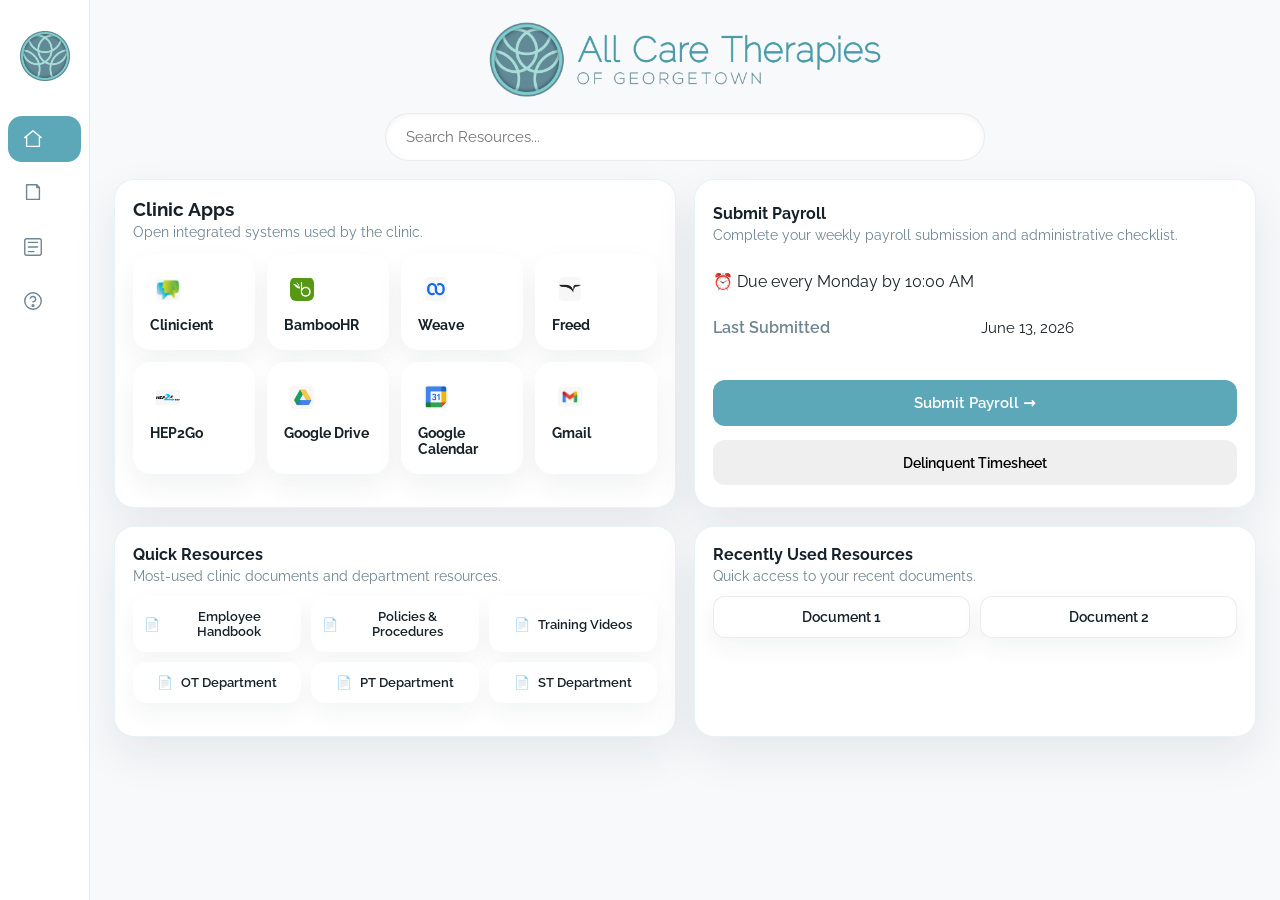
==== index.html @ 1a0e33d7 "Added Google login and Drive search" ====
<!doctype html>
<html lang="en">
<head>
  <meta charset="utf-8" />
  <meta name="viewport" content="width=device-width,initial-scale=1" />
  <title>All Care Central — Home</title>
  <link rel="preconnect" href="https://fonts.gstatic.com" crossorigin>
  <link href="https://fonts.googleapis.com/css2?family=Raleway:wght@300;400;600;700&display=swap" rel="stylesheet">
  <link rel="stylesheet" href="css/design-system.css">
  <script src="https://identity.netlify.com/v1/netlify-identity-widget.js" defer></script>
</head>
<body>
  <!-- Netlify Identity Login Screen -->
  <div id="netlify-login-screen">
    <div class="login-content">
      <div class="login-logo">
        <img src="assets/branding/ACTLogo_Hires_FINAL.png" alt="All Care Therapies" />
      </div>
      <div class="login-form">
        <h1>All Care Central</h1>
        <p>Sign in with your All Care email to access the employee portal.</p>
        <button class="login-button" onclick="openLoginModal()">
          <svg viewBox="0 0 24 24" fill="currentColor"><path d="M22.56 12.25c0-.78-.07-1.53-.2-2.25H12v4.26h5.92c-.26 1.37-1.04 2.53-2.21 3.31v2.77h3.57c2.08-1.92 3.28-4.74 3.28-8.09z"/><path d="M12 23c2.97 0 5.46-.98 7.28-2.66l-3.57-2.77c-.98.66-2.23 1.06-3.71 1.06-2.86 0-5.29-1.93-6.16-4.53H2.18v2.84C3.99 20.53 7.7 23 12 23z"/><path d="M5.84 14.09c-.22-.66-.35-1.36-.35-2.09s.13-1.43.35-2.09V7.07H2.18C1.43 8.55 1 10.22 1 12s.43 3.45 1.18 4.93l2.85-2.22.81-.62z"/><path d="M12 5.38c1.62 0 3.06.56 4.21 1.64l3.15-3.15C17.45 2.09 14.97 1 12 1 7.7 1 3.99 3.47 2.18 7.07l3.66 2.84c.87-2.6 3.3-4.53 6.16-4.53z"/></svg>
          Sign in with Google
        </button>
      </div>
    </div>
  </div>

  <div class="app">
    <aside class="nav-rail" aria-label="Primary navigation">
      <div class="nav-brand">
        <img src="assets/branding/ACTIcon.png" alt="All Care Therapies" class="nav-brand-icon" />
      </div>
      <nav class="nav-menu">
        <a class="nav-item active" href="index.html" aria-label="Home">
          <svg class="nav-icon" viewBox="0 0 24 24" fill="none" stroke="currentColor" stroke-width="1.5" stroke-linecap="round" stroke-linejoin="round"><path d="M3 10.5L12 3l9 7.5"/><path d="M5 9.5V20h14V9.5"/></svg>
          <span class="nav-label">Home</span>
        </a>
        <a class="nav-item" href="resources.html" aria-label="Resources">
          <svg class="nav-icon" viewBox="0 0 24 24" fill="none" stroke="currentColor" stroke-width="1.5" stroke-linecap="round" stroke-linejoin="round"><path d="M5 3h11l3 3v13H5z"/><path d="M16 3v3h3"/></svg>
          <span class="nav-label">Resources</span>
        </a>
        <a class="nav-item" href="forms.html" aria-label="Forms">
          <svg class="nav-icon" viewBox="0 0 24 24" fill="none" stroke="currentColor" stroke-width="1.5" stroke-linecap="round" stroke-linejoin="round"><rect x="3" y="3" width="18" height="18" rx="2"/><path d="M7 7h10M7 12h10M7 17h6"/></svg>
          <span class="nav-label">Forms</span>
        </a>
        <a class="nav-item" href="help.html" aria-label="Help">
          <svg class="nav-icon" viewBox="0 0 24 24" fill="none" stroke="currentColor" stroke-width="1.5" stroke-linecap="round" stroke-linejoin="round"><circle cx="12" cy="12" r="9"/><path d="M9.1 9a3 3 0 015.8 1c0 2-3 3-3 3"/><circle cx="12" cy="17" r="1"/></svg>
          <span class="nav-label">Help</span>
        </a>
      </nav>
    </aside>

    <main class="main-view">
      <header class="page-header">
        <div class="logo-wrap">
          <img src="assets/branding/ACTLogo_Hires_FINAL.png" alt="All Care Therapies of Georgetown" class="full-logo" />
        </div>
      </header>

      <section class="search-panel">
        <input id="globalSearch" type="search" placeholder="Search Resources..." aria-label="Search Resources" />
      </section>

      <section class="dashboard-grid">
        <div class="panel panel-launch">
          <div class="panel-heading">
            <div>
              <h2>Clinic Apps</h2>
              <p class="muted">Open integrated systems used by the clinic.</p>
            </div>
          </div>
          <div class="app-grid">
            <button class="app-card" type="button" onclick="openExternal('https://insight.clinicient.com')">
              <img class="app-logo" src="assets/apps/Clinicient.png" alt="Clinicient" />
              <span>Clinicient</span>
            </button>
            <button class="app-card" type="button" onclick="openExternal('https://allcaretherapygt.bamboohr.com/login.php')">
              <img class="app-logo" src="assets/apps/bamboo.png" alt="BambooHR" />
              <span>BambooHR</span>
            </button>
            <button class="app-card" type="button" onclick="openExternal('https://auth.getweave.com/?username=')">
              <img class="app-logo" src="assets/apps/Weave.png" alt="Weave" />
              <span>Weave</span>
            </button>
            <button class="app-card" type="button" onclick="openExternal('https://secure.getfreed.ai')">
              <img class="app-logo" src="assets/apps/Freed.png" alt="Freed" />
              <span>Freed</span>
            </button>
            <button class="app-card" type="button" onclick="openExternal('https://hep2go.com')">
              <img class="app-logo" src="assets/apps/HEP2Go.png" alt="HEP2Go" />
              <span>HEP2Go</span>
            </button>
            <button class="app-card" type="button" onclick="openExternal('https://drive.google.com')">
              <img class="app-logo" src="assets/apps/Google Drive.png" alt="Google Drive" />
              <span>Google Drive</span>
            </button>
            <button class="app-card" type="button" onclick="openExternal('https://calendar.google.com')">
              <img class="app-logo" src="assets/apps/Google Calendar.png" alt="Google Calendar" />
              <span>Google Calendar</span>
            </button>
            <button class="app-card" type="button" onclick="openExternal('https://mail.google.com')">
              <img class="app-logo" src="assets/apps/Google Mail.png" alt="Gmail" />
              <span>Gmail</span>
            </button>
          </div>
        </div>

        <div class="panel panel-payroll">
          <div class="panel-heading">
            <div>
              <h3>Submit Payroll</h3>
              <p class="muted">Complete your weekly payroll submission and administrative checklist.</p>
            </div>
          </div>
          <div class="payroll-meta">
            <div class="meta-line">⏰ Due every Monday by 10:00 AM</div>
          </div>
          <div class="payroll-meta payroll-last-submitted">
            <span class="meta-label">Last Submitted</span>
            <span class="meta-value">June 13, 2026</span>
          </div>
          <div class="payroll-actions">
            <button class="btn btn-primary payroll-button" type="button" onclick="openExternal('https://docs.google.com/forms/d/e/1FAIpQLSfDWeCLFtIml58aaURM_abtPA-ga9hAnlqeQiT4ZhW8UEev3A/viewform?usp=header')">Submit Payroll →</button>
            <button class="btn btn-secondary payroll-secondary" type="button" onclick="openExternal('https://drive.google.com/file/d/17VLV7jCrFqxwyz5ioBb4Vi8c5xUuHcWf/view?usp=sharing')">Delinquent Timesheet</button>
          </div>
        </div>

        <div class="panel panel-favorites">
          <div class="panel-heading">
            <div>
              <h3>Quick Resources</h3>
              <p class="muted">Most-used clinic documents and department resources.</p>
            </div>
          </div>
          <div id="quickResourcesGrid" class="favorites-grid" data-source="resources">
            <!-- Quick Resources populated from /data/resources.json -->
          </div>
        </div>

        <div class="panel panel-resources">
          <div class="panel-heading">
            <div>
              <h3>Recently Used Resources</h3>
              <p class="muted">Quick access to your recent documents.</p>
            </div>
          </div>
          <div class="resource-grid">
            <button class="resource-button" type="button" onclick="openResource('Document 1','#')">Document 1</button>
            <button class="resource-button" type="button" onclick="openResource('Document 2','#')">Document 2</button>
          </div>
        </div>
      </section>
    </main>
  </div>

  <script src="js/main.js" defer></script>
  <script src="js/auth.js" defer></script>
</body>
</html>
---- css/design-system.css ----
:root{
  --primary:#5CA8B8;
  --secondary:#6E8592;
  --accent:#89D3DD;
  --surface:#FFFFFF;
  --background:#F7F9FB;
  --text:#17212A;
  --muted:#6E8592;
  --border:rgba(16,24,32,0.08);
  --shadow:0 18px 45px rgba(20,34,44,0.08);
  --radius:20px;
  font-family:'Raleway', system-ui, -apple-system, 'Helvetica Neue', Arial, sans-serif;
}

*{box-sizing:border-box}
html,body{height:100%}
body{margin:0;background:var(--background);color:var(--text);font-family:var(--font-family);-webkit-font-smoothing:antialiased;-moz-osx-font-smoothing:grayscale;}
button,input{font:inherit}

.app{display:flex;min-height:100vh;}

.nav-rail{width:90px;display:flex;flex-direction:column;align-items:center;padding:18px 8px;gap:14px;background:var(--surface);border-right:1px solid #E6EDF2;box-shadow:none;transition:width 0.25s ease;overflow:hidden}
.nav-rail:hover{width:220px}
.nav-brand{display:flex;align-items:center;justify-content:center;padding:12px 0;margin-bottom:8px;width:100%;}
.nav-brand-icon{width:52px;height:52px;border-radius:50%;object-fit:contain;}
.nav-menu{display:flex;flex-direction:column;width:100%;gap:8px;}
.nav-item{width:100%;display:flex;align-items:center;gap:14px;padding:12px 14px;border-radius:14px;color:#6E8592;text-decoration:none;font-weight:600;font-size:0.95rem;transition:background 0.2s ease,color 0.2s ease}
.nav-item:hover{background:#EEF7F9;color:var(--text);}
.nav-item.active{background:#5CA8B8;color:white;}
.nav-item .nav-icon{width:22px;height:22px;flex-shrink:0;}
.nav-item .nav-label{opacity:0;white-space:nowrap;transition:opacity 0.25s ease;}
.nav-rail:hover .nav-label{opacity:1;}

.main-view{flex:1;display:flex;flex-direction:column;}
.page-header{padding:20px 24px 0;display:flex;justify-content:center;align-items:center;}
.logo-wrap{position:relative;display:flex;justify-content:center;align-items:center;width:100%;}
.full-logo{max-width:400px;width:100%;height:auto;}

.search-panel{padding:14px 24px 0;display:flex;justify-content:center;}
.search-panel input{width:100%;max-width:600px;padding:14px 20px;border-radius:24px;border:1px solid rgba(16,24,32,0.08);background:var(--surface);box-shadow:inset 0 2px 6px rgba(16,24,32,0.04);font-size:0.95rem;outline:none;transition:box-shadow 0.2s ease,border-color 0.2s ease;}
.search-panel input:focus{border-color:var(--primary);box-shadow:0 0 0 4px rgba(137,211,221,0.22);}

.dashboard-grid{display:grid;grid-template-columns:1fr 1fr;gap:18px;padding:18px 24px 24px;height:calc(100vh - 300px);}
.panel{background:var(--surface);border-radius:var(--radius);box-shadow:var(--shadow);border:1px solid rgba(92,168,184,0.14);}
.panel-heading{display:flex;justify-content:space-between;align-items:flex-start;gap:12px;margin-bottom:14px;}
.panel-heading h2{margin:0;font-weight:700;color:var(--text);font-size:1.2rem;}
.panel-heading h3{margin:0;font-weight:700;color:var(--text);font-size:1rem;}
.panel-heading p{margin:4px 0 0;color:var(--muted);font-size:0.85rem;}

.panel-launch{padding:18px;}
.panel-launch .panel-heading{margin-bottom:14px;}
.app-grid{display:grid;grid-template-columns:repeat(4,minmax(0,1fr));gap:12px;margin-top:12px;}
.app-card{display:flex;flex-direction:column;align-items:flex-start;gap:10px;padding:16px;border-radius:18px;border:1px solid rgba(16,24,32,0.08);background:var(--surface);box-shadow:0 12px 28px rgba(20,34,44,0.06);transition:transform 0.24s ease,box-shadow 0.24s ease;border-color:transparent;cursor:pointer;text-align:left;font-size:0.85rem;}
.app-card:hover{transform:translateY(-3px);box-shadow:0 26px 52px rgba(20,34,44,0.12);border-color:rgba(92,168,184,0.18);}
.app-logo{width:36px;height:36px;border-radius:12px;background:#fff;padding:6px;object-fit:contain;}
.app-card span{font-weight:700;color:var(--text);}

.panel-payroll{padding:24px 18px 22px;display:flex;flex-direction:column;justify-content:space-between;}
.panel-payroll .panel-heading{margin-bottom:20px;}
.panel-payroll .payroll-meta{margin-bottom:18px;}
.panel-payroll .payroll-last-submitted{display:grid;grid-template-columns:1fr 1fr;gap:12px;align-items:center;}
.panel-payroll .payroll-last-submitted .meta-label{font-weight:600;color:var(--secondary);}
.panel-payroll .payroll-last-submitted .meta-value{font-size:0.95rem;color:var(--text);}
.panel-payroll .payroll-actions{display:grid;gap:14px;margin-top:16px;}
.panel-payroll .payroll-actions .btn{width:100%;padding:14px 20px;}
.panel-payroll .btn-primary{padding:14px 20px;border-radius:12px;font-size:0.95rem;}

.panel-favorites{padding:18px;}
.panel-favorites .panel-heading{margin-bottom:12px;}
.favorites-grid{display:grid;grid-template-columns:repeat(3,minmax(0,1fr));gap:10px;margin-top:10px;}
.favorite-card{display:flex;align-items:center;justify-content:center;gap:8px;padding:12px 10px;border-radius:14px;border:1px solid rgba(16,24,32,0.08);background:var(--surface);box-shadow:0 10px 24px rgba(20,34,44,0.05);transition:transform 0.2s ease,box-shadow 0.2s ease;border-color:transparent;cursor:pointer;text-align:center;font-weight:600;color:var(--text);font-size:0.8rem;}
.favorite-card:hover{transform:translateY(-2px);box-shadow:0 20px 44px rgba(20,34,44,0.1);border-color:rgba(92,168,184,0.18);}

.page-content{padding:32px;max-width:1200px;margin:0 auto;width:100%;}
.card{background:var(--surface);border-radius:var(--radius);padding:28px;box-shadow:var(--shadow);border:1px solid rgba(92,168,184,0.14);}
.card h3{margin:0 0 8px 0;font-size:1.25rem;font-weight:700;color:var(--text);}
.card p{margin:0;color:var(--muted);font-size:0.95rem;}

.quick-actions{display:grid;grid-template-columns:repeat(auto-fit,minmax(140px,1fr));gap:16px;margin-top:20px;}
.action{display:flex;flex-direction:column;align-items:center;justify-content:center;gap:10px;padding:18px 16px;border-radius:16px;border:1px solid rgba(16,24,32,0.08);background:var(--surface);cursor:pointer;text-align:center;transition:all 0.2s ease;font-weight:600;color:var(--text);}
.action:hover{background:#EEF7F9;border-color:var(--primary);}
.action .symbol{width:44px;height:44px;display:flex;align-items:center;justify-content:center;border-radius:12px;background:rgba(92,168,184,0.12);font-weight:700;color:var(--primary);font-size:1.1rem;}
.action .title{font-size:0.85rem;line-height:1.3;}

.resources-list{display:flex;flex-direction:column;gap:12px;margin-top:20px;}
.resource-item{display:flex;align-items:center;justify-content:space-between;padding:16px 20px;border-radius:14px;border:1px solid rgba(16,24,32,0.08);background:var(--background);transition:all 0.2s ease;}
.resource-item:hover{background:#EEF7F9;border-color:var(--primary);}
.resource-item strong{display:block;color:var(--text);font-weight:700;margin-bottom:4px;}

.panel-resources{padding:18px;}
.panel-resources .panel-heading{margin-bottom:12px;}
.resource-grid{display:grid;grid-template-columns:repeat(2,minmax(0,1fr));gap:10px;margin-top:10px;}
.resource-button{display:inline-flex;align-items:center;justify-content:center;padding:12px 14px;border-radius:12px;border:1px solid rgba(16,24,32,0.08);background:var(--surface);box-shadow:0 10px 24px rgba(20,34,44,0.05);font-weight:600;color:var(--text);font-size:0.85rem;transition:transform 0.2s ease,box-shadow 0.2s ease;cursor:pointer;}
.resource-button:hover{transform:translateY(-1px);box-shadow:0 14px 32px rgba(20,34,44,0.08);}

.btn{display:inline-flex;align-items:center;justify-content:center;padding:10px 18px;border-radius:12px;border:none;font-weight:600;font-size:0.9rem;cursor:pointer;transition:all 0.2s ease;text-decoration:none;}
.btn-ghost{background:transparent;color:var(--primary);border:1px solid rgba(92,168,184,0.24);}
.btn-ghost:hover{background:rgba(92,168,184,0.08);border-color:var(--primary);}
.btn-primary{background:var(--primary);color:white;}
.btn-primary:hover{background:#4B8BA0;}

@media (max-width:1180px){
  .dashboard-grid{grid-template-columns:1fr;height:auto;}
  .favorites-grid{grid-template-columns:repeat(auto-fit,minmax(100px,1fr));}
}

@media (max-width:860px){
  .app{flex-direction:column;}
  .nav-rail{width:100%;flex-direction:row;justify-content:space-between;padding:12px 16px;box-shadow:none;border-right:none;border-bottom:1px solid rgba(92,168,184,0.14);}
  .nav-rail:hover{width:100%;}
  .nav-item{flex:1;justify-content:center;padding:14px 10px;}
  .nav-item .nav-label{display:none;}
  .page-header{padding:14px 16px 0;}
  .search-panel{padding:12px 16px 0;}
  .dashboard-grid{padding:12px 16px 16px;gap:12px;}
  .app-grid{grid-template-columns:repeat(auto-fit,minmax(140px,1fr));}
}

@media (max-width:620px){
  .dashboard-grid{grid-template-columns:1fr;height:auto;gap:12px;padding:12px 16px 16px;}
  .search-panel input{padding:12px 18px;}
  .app-grid{grid-template-columns:repeat(3,minmax(0,1fr));gap:10px;}
  .favorites-grid{grid-template-columns:repeat(2,minmax(0,1fr));}
  .resource-grid{grid-template-columns:1fr;}
}

/* Netlify Identity Login Screen */
.app.hidden{display:none;}
.app.visible{display:flex;}

#netlify-login-screen{
  position:fixed;
  top:0;
  left:0;
  right:0;
  bottom:0;
  background:linear-gradient(135deg, rgba(92,168,184,0.08) 0%, rgba(137,211,221,0.08) 100%);
  display:none;
  align-items:center;
  justify-content:center;
  z-index:9999;
  opacity:0;
  transition:opacity 0.3s ease;
}

#netlify-login-screen.visible{
  display:flex;
  opacity:1;
}

.login-content{
  display:flex;
  flex-direction:column;
  align-items:center;
  justify-content:center;
  gap:32px;
  max-width:480px;
  width:100%;
  padding:40px;
  background:var(--surface);
  border-radius:var(--radius);
  box-shadow:var(--shadow);
  border:1px solid rgba(92,168,184,0.14);
}

.login-logo{
  width:100%;
  max-width:300px;
  height:auto;
  display:flex;
  align-items:center;
  justify-content:center;
}

.login-logo img{
  max-width:100%;
  height:auto;
}

.login-form{
  display:flex;
  flex-direction:column;
  gap:20px;
  width:100%;
}

.login-form h1{
  margin:0;
  font-size:1.5rem;
  font-weight:700;
  color:var(--text);
  text-align:center;
}

.login-form p{
  margin:0;
  font-size:0.95rem;
  color:var(--muted);
  text-align:center;
}

.login-button{
  display:flex;
  align-items:center;
  justify-content:center;
  gap:12px;
  padding:14px 20px;
  background:var(--primary);
  color:white;
  border:none;
  border-radius:12px;
  font-weight:600;
  font-size:0.95rem;
  cursor:pointer;
  transition:background 0.2s ease;
  width:100%;
}

.login-button:hover{
  background:#4B8BA0;
}

.login-button svg{
  width:18px;
  height:18px;
}

.unauthorized-message{
  display:flex;
  flex-direction:column;
  align-items:center;
  justify-content:center;
  gap:20px;
  text-align:center;
}

.unauthorized-message svg{
  width:64px;
  height:64px;
  color:#E74C3C;
  stroke-width:1.5;
}

.unauthorized-message h2{
  margin:0;
  font-size:1.5rem;
  font-weight:700;
  color:var(--text);
}

.unauthorized-message p{
  margin:0;
  font-size:0.95rem;
  color:var(--muted);
}

.email-notice{
  padding:12px 16px;
  background:rgba(231,76,60,0.08);
  border-radius:8px;
  font-size:0.9rem;
  color:var(--text);
}

.email-notice strong{
  color:#E74C3C;
  font-weight:700;
}

@media (max-width:620px){
  .login-content{
    margin:20px;
    padding:32px 24px;
    gap:24px;
  }
  
  .login-form h1{
    font-size:1.25rem;
  }
  
  .unauthorized-message svg{
    width:48px;
    height:48px;
  }
  
  .unauthorized-message h2{
    font-size:1.25rem;
  }
}
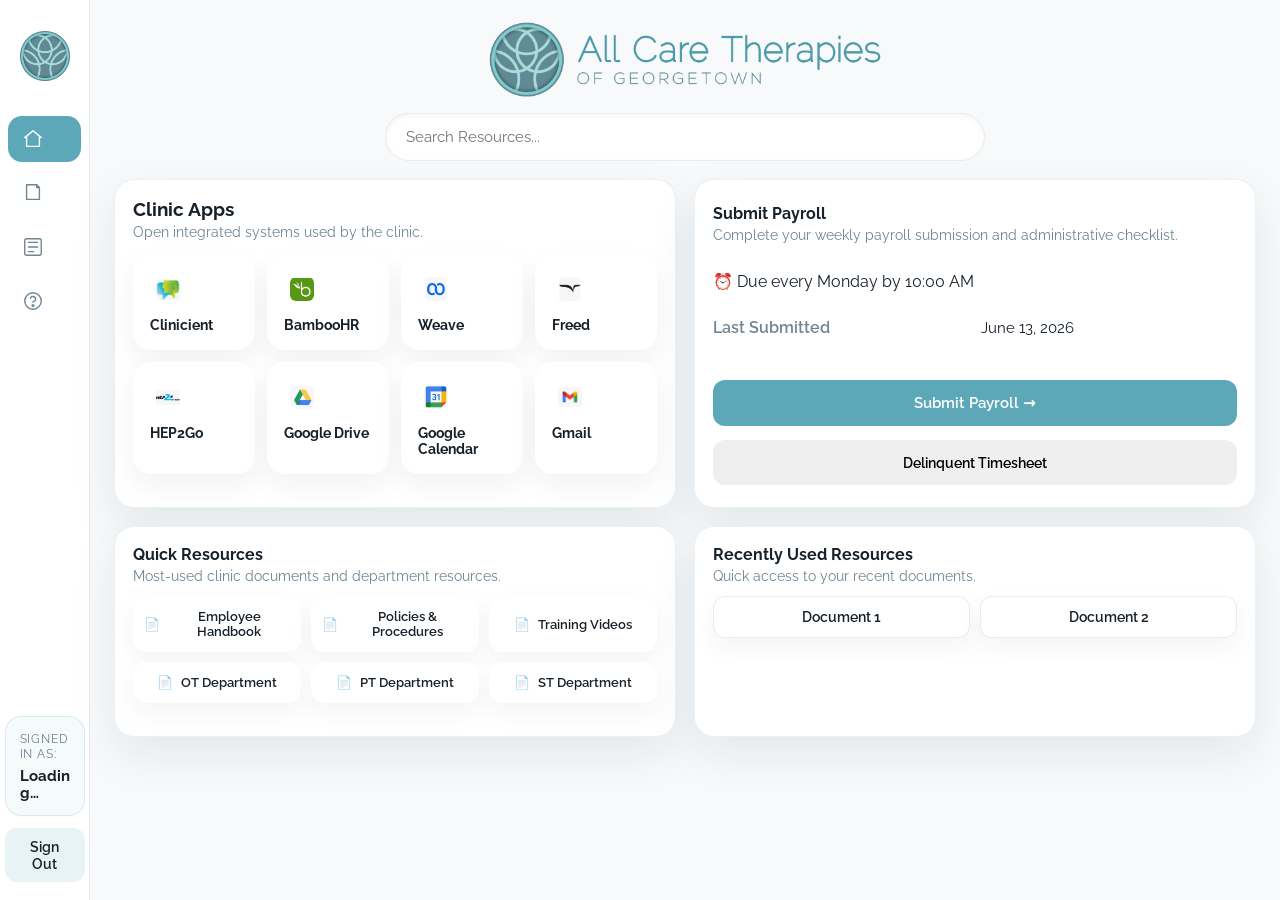
==== commit d57354a0: "Add user account display and logout" ====
--- a/index.html
+++ b/index.html
@@ -10,23 +10,6 @@
   <script src="https://identity.netlify.com/v1/netlify-identity-widget.js" defer></script>
 </head>
 <body>
-  <!-- Netlify Identity Login Screen -->
-  <div id="netlify-login-screen">
-    <div class="login-content">
-      <div class="login-logo">
-        <img src="assets/branding/ACTLogo_Hires_FINAL.png" alt="All Care Therapies" />
-      </div>
-      <div class="login-form">
-        <h1>All Care Central</h1>
-        <p>Sign in with your All Care email to access the employee portal.</p>
-        <button class="login-button" onclick="openLoginModal()">
-          <svg viewBox="0 0 24 24" fill="currentColor"><path d="M22.56 12.25c0-.78-.07-1.53-.2-2.25H12v4.26h5.92c-.26 1.37-1.04 2.53-2.21 3.31v2.77h3.57c2.08-1.92 3.28-4.74 3.28-8.09z"/><path d="M12 23c2.97 0 5.46-.98 7.28-2.66l-3.57-2.77c-.98.66-2.23 1.06-3.71 1.06-2.86 0-5.29-1.93-6.16-4.53H2.18v2.84C3.99 20.53 7.7 23 12 23z"/><path d="M5.84 14.09c-.22-.66-.35-1.36-.35-2.09s.13-1.43.35-2.09V7.07H2.18C1.43 8.55 1 10.22 1 12s.43 3.45 1.18 4.93l2.85-2.22.81-.62z"/><path d="M12 5.38c1.62 0 3.06.56 4.21 1.64l3.15-3.15C17.45 2.09 14.97 1 12 1 7.7 1 3.99 3.47 2.18 7.07l3.66 2.84c.87-2.6 3.3-4.53 6.16-4.53z"/></svg>
-          Sign in with Google
-        </button>
-      </div>
-    </div>
-  </div>
-
   <div class="app">
     <aside class="nav-rail" aria-label="Primary navigation">
       <div class="nav-brand">
@@ -50,6 +33,13 @@
           <span class="nav-label">Help</span>
         </a>
       </nav>
+      <div class="account-panel">
+        <div class="account-details">
+          <div class="account-label">Signed in as:</div>
+          <div id="signedInEmail" class="account-email">Loading…</div>
+        </div>
+        <button id="sidebarSignOut" class="btn signout-button" type="button">Sign Out</button>
+      </div>
     </aside>
 
     <main class="main-view">
--- a/css/design-system.css
+++ b/css/design-system.css
@@ -30,6 +30,13 @@
 .nav-item .nav-icon{width:22px;height:22px;flex-shrink:0;}
 .nav-item .nav-label{opacity:0;white-space:nowrap;transition:opacity 0.25s ease;}
 .nav-rail:hover .nav-label{opacity:1;}
+
+.account-panel{margin-top:auto;padding:18px 14px 0;display:flex;flex-direction:column;gap:12px;}
+.account-details{border:1px solid rgba(92,168,184,0.18);border-radius:16px;padding:14px;background:rgba(92,168,184,0.06);}
+.account-label{font-size:0.78rem;color:var(--muted);text-transform:uppercase;letter-spacing:0.08em;margin-bottom:6px;}
+.account-email{font-size:0.92rem;font-weight:700;color:var(--text);word-break:break-word;}
+.signout-button{width:100%;border-radius:14px;padding:12px 14px;background:rgba(92,168,184,0.14);color:var(--text);border:1px solid rgba(92,168,184,0.24);}
+.signout-button:hover{background:rgba(92,168,184,0.22);}
 
 .main-view{flex:1;display:flex;flex-direction:column;}
 .page-header{padding:20px 24px 0;display:flex;justify-content:center;align-items:center;}
@@ -123,167 +130,3 @@
   .favorites-grid{grid-template-columns:repeat(2,minmax(0,1fr));}
   .resource-grid{grid-template-columns:1fr;}
 }
-
-/* Netlify Identity Login Screen */
-.app.hidden{display:none;}
-.app.visible{display:flex;}
-
-#netlify-login-screen{
-  position:fixed;
-  top:0;
-  left:0;
-  right:0;
-  bottom:0;
-  background:linear-gradient(135deg, rgba(92,168,184,0.08) 0%, rgba(137,211,221,0.08) 100%);
-  display:none;
-  align-items:center;
-  justify-content:center;
-  z-index:9999;
-  opacity:0;
-  transition:opacity 0.3s ease;
-}
-
-#netlify-login-screen.visible{
-  display:flex;
-  opacity:1;
-}
-
-.login-content{
-  display:flex;
-  flex-direction:column;
-  align-items:center;
-  justify-content:center;
-  gap:32px;
-  max-width:480px;
-  width:100%;
-  padding:40px;
-  background:var(--surface);
-  border-radius:var(--radius);
-  box-shadow:var(--shadow);
-  border:1px solid rgba(92,168,184,0.14);
-}
-
-.login-logo{
-  width:100%;
-  max-width:300px;
-  height:auto;
-  display:flex;
-  align-items:center;
-  justify-content:center;
-}
-
-.login-logo img{
-  max-width:100%;
-  height:auto;
-}
-
-.login-form{
-  display:flex;
-  flex-direction:column;
-  gap:20px;
-  width:100%;
-}
-
-.login-form h1{
-  margin:0;
-  font-size:1.5rem;
-  font-weight:700;
-  color:var(--text);
-  text-align:center;
-}
-
-.login-form p{
-  margin:0;
-  font-size:0.95rem;
-  color:var(--muted);
-  text-align:center;
-}
-
-.login-button{
-  display:flex;
-  align-items:center;
-  justify-content:center;
-  gap:12px;
-  padding:14px 20px;
-  background:var(--primary);
-  color:white;
-  border:none;
-  border-radius:12px;
-  font-weight:600;
-  font-size:0.95rem;
-  cursor:pointer;
-  transition:background 0.2s ease;
-  width:100%;
-}
-
-.login-button:hover{
-  background:#4B8BA0;
-}
-
-.login-button svg{
-  width:18px;
-  height:18px;
-}
-
-.unauthorized-message{
-  display:flex;
-  flex-direction:column;
-  align-items:center;
-  justify-content:center;
-  gap:20px;
-  text-align:center;
-}
-
-.unauthorized-message svg{
-  width:64px;
-  height:64px;
-  color:#E74C3C;
-  stroke-width:1.5;
-}
-
-.unauthorized-message h2{
-  margin:0;
-  font-size:1.5rem;
-  font-weight:700;
-  color:var(--text);
-}
-
-.unauthorized-message p{
-  margin:0;
-  font-size:0.95rem;
-  color:var(--muted);
-}
-
-.email-notice{
-  padding:12px 16px;
-  background:rgba(231,76,60,0.08);
-  border-radius:8px;
-  font-size:0.9rem;
-  color:var(--text);
-}
-
-.email-notice strong{
-  color:#E74C3C;
-  font-weight:700;
-}
-
-@media (max-width:620px){
-  .login-content{
-    margin:20px;
-    padding:32px 24px;
-    gap:24px;
-  }
-  
-  .login-form h1{
-    font-size:1.25rem;
-  }
-  
-  .unauthorized-message svg{
-    width:48px;
-    height:48px;
-  }
-  
-  .unauthorized-message h2{
-    font-size:1.25rem;
-  }
-}
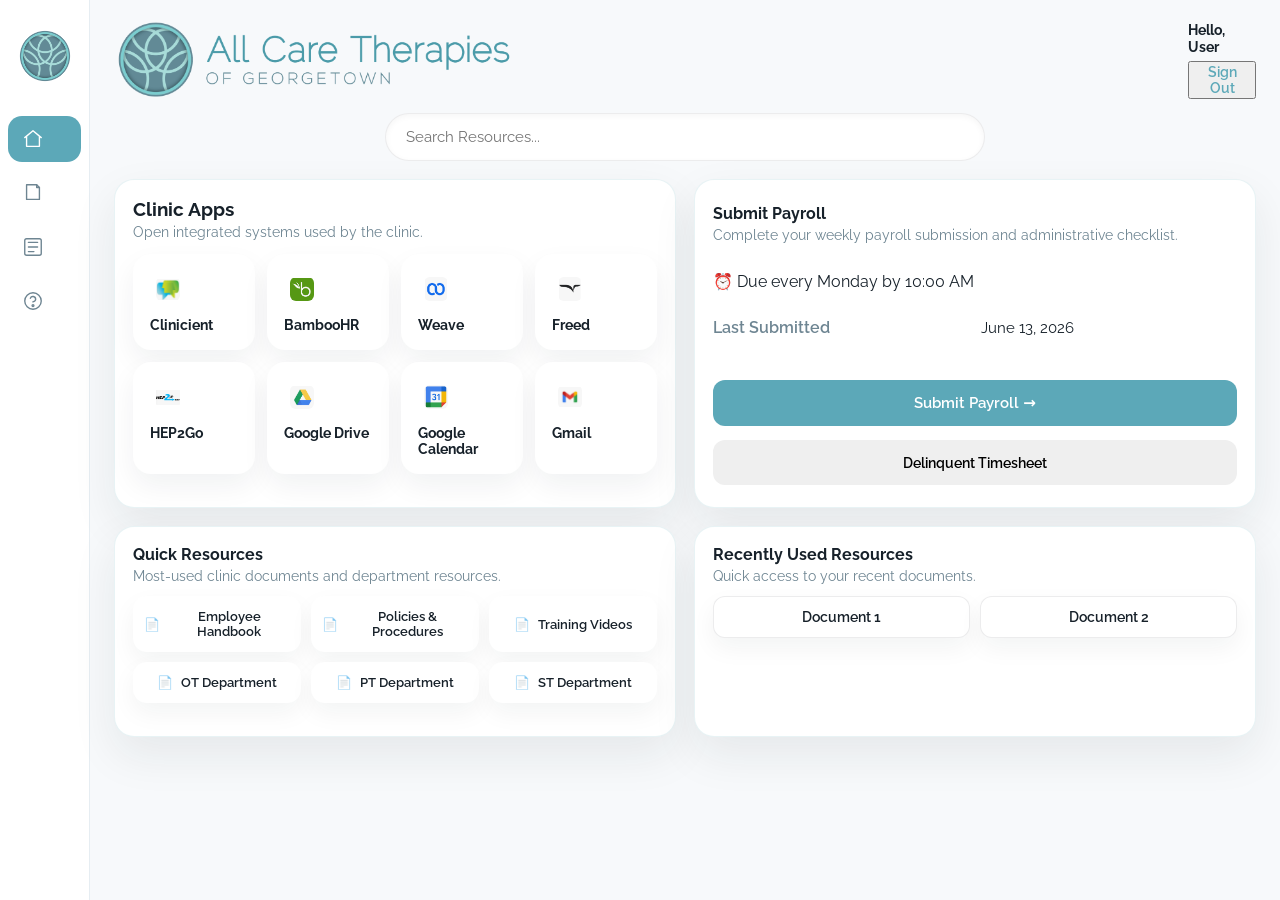
==== commit 3021c80a: "Improve user greeting design" ====
--- a/index.html
+++ b/index.html
@@ -33,19 +33,16 @@
           <span class="nav-label">Help</span>
         </a>
       </nav>
-      <div class="account-panel">
-        <div class="account-details">
-          <div class="account-label">Signed in as:</div>
-          <div id="signedInEmail" class="account-email">Loading…</div>
-        </div>
-        <button id="sidebarSignOut" class="btn signout-button" type="button">Sign Out</button>
-      </div>
     </aside>
 
     <main class="main-view">
       <header class="page-header">
         <div class="logo-wrap">
           <img src="assets/branding/ACTLogo_Hires_FINAL.png" alt="All Care Therapies of Georgetown" class="full-logo" />
+        </div>
+        <div class="user-greeting">
+          <div id="greetingText" class="greeting-name">Hello, User</div>
+          <button id="headerSignOut" class="signout-link" type="button">Sign Out</button>
         </div>
       </header>
 
--- a/css/design-system.css
+++ b/css/design-system.css
@@ -39,9 +39,13 @@
 .signout-button:hover{background:rgba(92,168,184,0.22);}
 
 .main-view{flex:1;display:flex;flex-direction:column;}
-.page-header{padding:20px 24px 0;display:flex;justify-content:center;align-items:center;}
-.logo-wrap{position:relative;display:flex;justify-content:center;align-items:center;width:100%;}
+.page-header{padding:20px 24px 0;display:flex;justify-content:space-between;align-items:center;gap:18px;}
+.logo-wrap{position:relative;display:flex;justify-content:flex-start;align-items:center;width:100%;}
 .full-logo{max-width:400px;width:100%;height:auto;}
+.user-greeting{display:flex;flex-direction:column;align-items:flex-end;gap:6px;font-size:0.9rem;color:var(--text);}
+.user-greeting .greeting-name{font-weight:700;}
+.user-greeting .signout-link{font-size:0.85rem;color:var(--primary);text-decoration:none;font-weight:600;}
+.user-greeting .signout-link:hover{color:#4B8BA0;}
 
 .search-panel{padding:14px 24px 0;display:flex;justify-content:center;}
 .search-panel input{width:100%;max-width:600px;padding:14px 20px;border-radius:24px;border:1px solid rgba(16,24,32,0.08);background:var(--surface);box-shadow:inset 0 2px 6px rgba(16,24,32,0.04);font-size:0.95rem;outline:none;transition:box-shadow 0.2s ease,border-color 0.2s ease;}
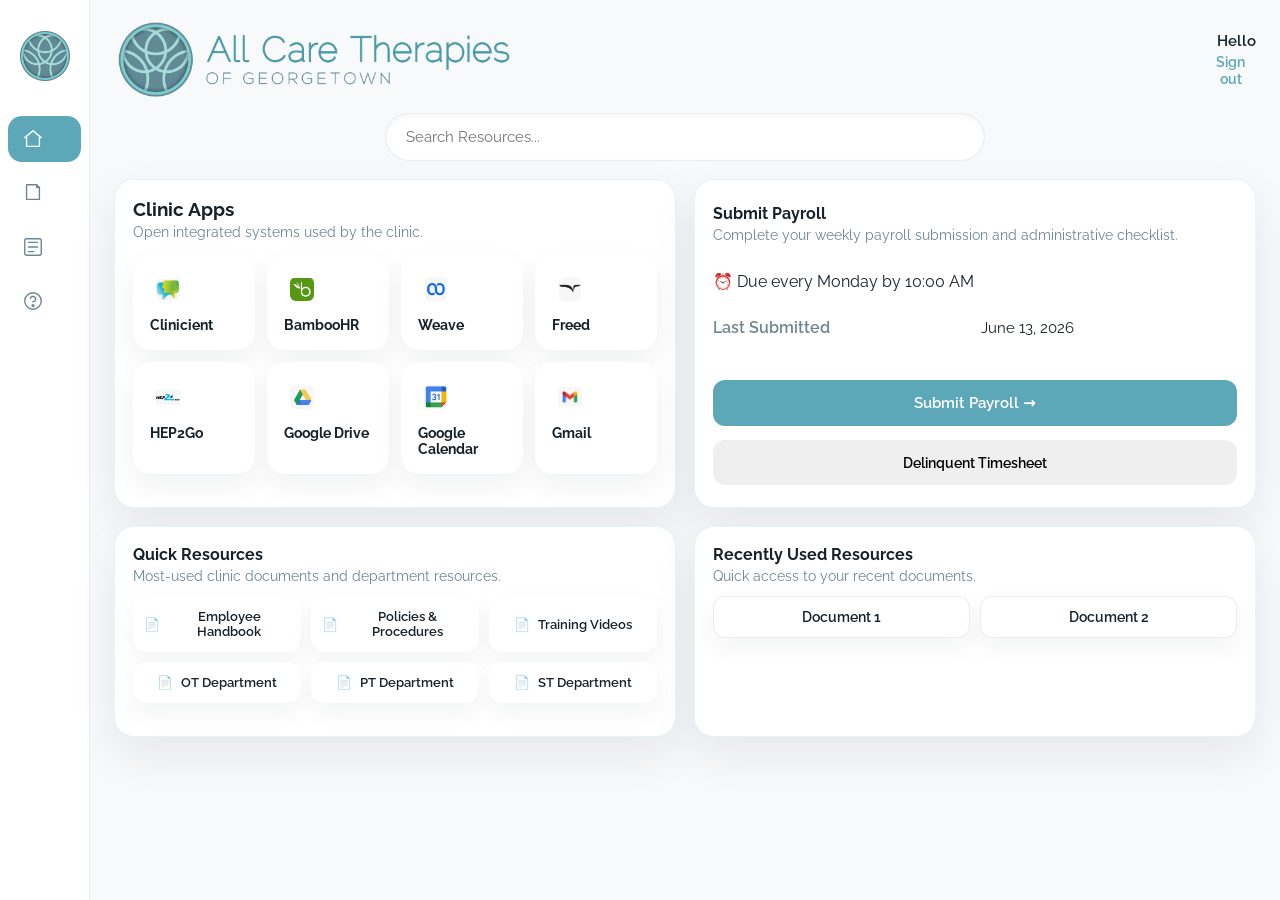
==== commit 05add166: "Polish account header" ====
--- a/index.html
+++ b/index.html
@@ -41,8 +41,8 @@
           <img src="assets/branding/ACTLogo_Hires_FINAL.png" alt="All Care Therapies of Georgetown" class="full-logo" />
         </div>
         <div class="user-greeting">
-          <div id="greetingText" class="greeting-name">Hello, User</div>
-          <button id="headerSignOut" class="signout-link" type="button">Sign Out</button>
+          <div id="greetingText" class="greeting-name">Hello</div>
+          <button id="headerSignOut" class="signout-link" type="button">Sign out</button>
         </div>
       </header>
 
--- a/css/design-system.css
+++ b/css/design-system.css
@@ -42,10 +42,10 @@
 .page-header{padding:20px 24px 0;display:flex;justify-content:space-between;align-items:center;gap:18px;}
 .logo-wrap{position:relative;display:flex;justify-content:flex-start;align-items:center;width:100%;}
 .full-logo{max-width:400px;width:100%;height:auto;}
-.user-greeting{display:flex;flex-direction:column;align-items:flex-end;gap:6px;font-size:0.9rem;color:var(--text);}
-.user-greeting .greeting-name{font-weight:700;}
-.user-greeting .signout-link{font-size:0.85rem;color:var(--primary);text-decoration:none;font-weight:600;}
-.user-greeting .signout-link:hover{color:#4B8BA0;}
+.user-greeting{display:flex;flex-direction:column;align-items:flex-end;gap:4px;color:var(--text);font-family:'Raleway', system-ui, -apple-system, sans-serif;}
+.user-greeting .greeting-name{font-size:0.95rem;font-weight:600;line-height:1.2;}
+.user-greeting .signout-link{font-size:0.875rem;color:var(--primary);text-decoration:none;font-weight:600;background:transparent;border:none;padding:0;margin:0;cursor:pointer;line-height:1.2;}
+.user-greeting .signout-link:hover{text-decoration:underline;color:#3D8FA3;}
 
 .search-panel{padding:14px 24px 0;display:flex;justify-content:center;}
 .search-panel input{width:100%;max-width:600px;padding:14px 20px;border-radius:24px;border:1px solid rgba(16,24,32,0.08);background:var(--surface);box-shadow:inset 0 2px 6px rgba(16,24,32,0.04);font-size:0.95rem;outline:none;transition:box-shadow 0.2s ease,border-color 0.2s ease;}
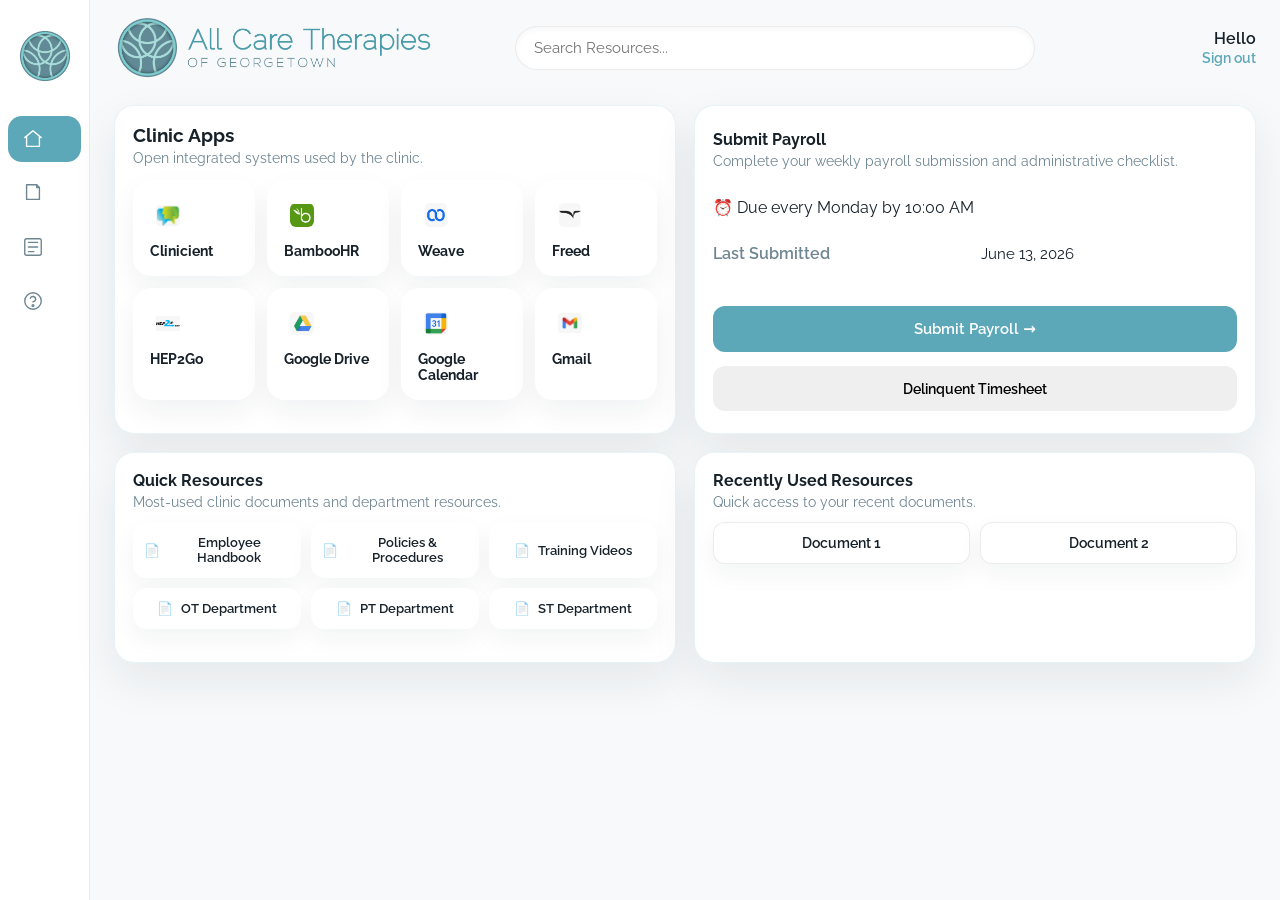
==== commit f460beb1: "Clean up header alignment" ====
--- a/index.html
+++ b/index.html
@@ -37,18 +37,17 @@
 
     <main class="main-view">
       <header class="page-header">
-        <div class="logo-wrap">
+        <div class="header-left logo-wrap">
           <img src="assets/branding/ACTLogo_Hires_FINAL.png" alt="All Care Therapies of Georgetown" class="full-logo" />
         </div>
-        <div class="user-greeting">
+        <div class="header-center search-panel">
+          <input id="globalSearch" type="search" placeholder="Search Resources..." aria-label="Search Resources" />
+        </div>
+        <div class="header-right user-greeting">
           <div id="greetingText" class="greeting-name">Hello</div>
           <button id="headerSignOut" class="signout-link" type="button">Sign out</button>
         </div>
       </header>
-
-      <section class="search-panel">
-        <input id="globalSearch" type="search" placeholder="Search Resources..." aria-label="Search Resources" />
-      </section>
 
       <section class="dashboard-grid">
         <div class="panel panel-launch">
--- a/css/design-system.css
+++ b/css/design-system.css
@@ -39,16 +39,19 @@
 .signout-button:hover{background:rgba(92,168,184,0.22);}
 
 .main-view{flex:1;display:flex;flex-direction:column;}
-.page-header{padding:20px 24px 0;display:flex;justify-content:space-between;align-items:center;gap:18px;}
-.logo-wrap{position:relative;display:flex;justify-content:flex-start;align-items:center;width:100%;}
-.full-logo{max-width:400px;width:100%;height:auto;}
-.user-greeting{display:flex;flex-direction:column;align-items:flex-end;gap:4px;color:var(--text);font-family:'Raleway', system-ui, -apple-system, sans-serif;}
-.user-greeting .greeting-name{font-size:0.95rem;font-weight:600;line-height:1.2;}
+.page-header{padding:16px 24px 8px;display:flex;justify-content:space-between;align-items:center;gap:18px;flex-wrap:wrap;}
+.header-left{display:flex;align-items:center;flex:0 1 auto;}
+.header-center{flex:1 1 450px;display:flex;justify-content:center;min-width:280px;}
+.header-right{display:flex;flex:0 1 auto;flex-direction:column;align-items:flex-end;gap:2px;min-width:140px;}
+.logo-wrap{position:relative;display:flex;justify-content:flex-start;align-items:center;}
+.full-logo{max-width:320px;width:auto;height:auto;}
+.user-greeting{display:flex;flex-direction:column;align-items:flex-end;gap:2px;color:var(--text);font-family:'Raleway', system-ui, -apple-system, sans-serif;}
+.user-greeting .greeting-name{font-size:1rem;font-weight:600;line-height:1.2;}
 .user-greeting .signout-link{font-size:0.875rem;color:var(--primary);text-decoration:none;font-weight:600;background:transparent;border:none;padding:0;margin:0;cursor:pointer;line-height:1.2;}
-.user-greeting .signout-link:hover{text-decoration:underline;color:#3D8FA3;}
+.user-greeting .signout-link:hover{text-decoration:underline;color:#3D8FA0;}
 
-.search-panel{padding:14px 24px 0;display:flex;justify-content:center;}
-.search-panel input{width:100%;max-width:600px;padding:14px 20px;border-radius:24px;border:1px solid rgba(16,24,32,0.08);background:var(--surface);box-shadow:inset 0 2px 6px rgba(16,24,32,0.04);font-size:0.95rem;outline:none;transition:box-shadow 0.2s ease,border-color 0.2s ease;}
+.search-panel{padding:0;display:flex;justify-content:center;width:100%;}
+.search-panel input{width:100%;max-width:520px;padding:12px 18px;border-radius:24px;border:1px solid rgba(16,24,32,0.08);background:var(--surface);box-shadow:inset 0 2px 6px rgba(16,24,32,0.04);font-size:0.95rem;outline:none;transition:box-shadow 0.2s ease,border-color 0.2s ease;}
 .search-panel input:focus{border-color:var(--primary);box-shadow:0 0 0 4px rgba(137,211,221,0.22);}
 
 .dashboard-grid{display:grid;grid-template-columns:1fr 1fr;gap:18px;padding:18px 24px 24px;height:calc(100vh - 300px);}
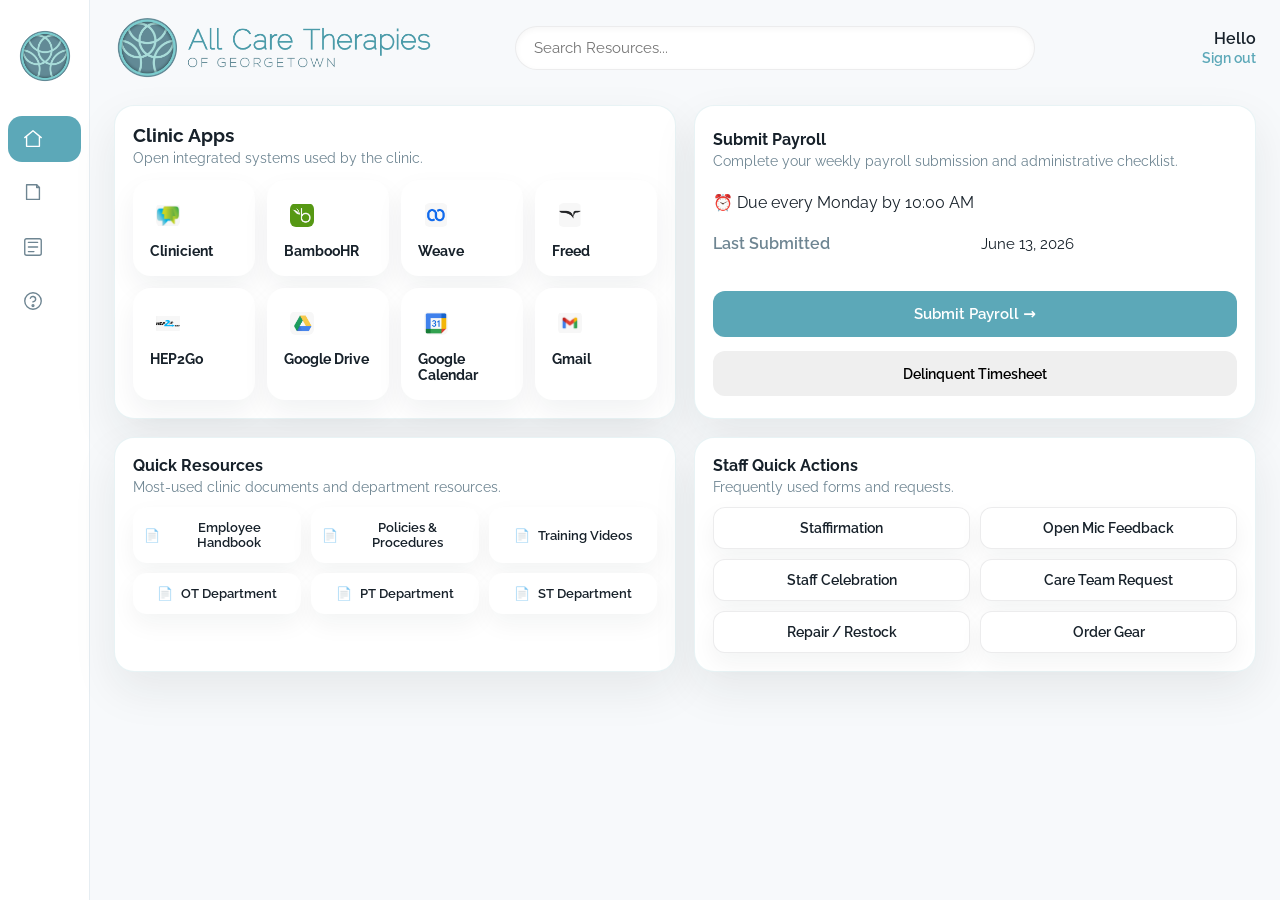
==== commit 98b7a24b: "Replace recent resources with quick actions" ====
--- a/index.html
+++ b/index.html
@@ -128,13 +128,17 @@
         <div class="panel panel-resources">
           <div class="panel-heading">
             <div>
-              <h3>Recently Used Resources</h3>
-              <p class="muted">Quick access to your recent documents.</p>
+              <h3>Staff Quick Actions</h3>
+              <p class="muted">Frequently used forms and requests.</p>
             </div>
           </div>
           <div class="resource-grid">
-            <button class="resource-button" type="button" onclick="openResource('Document 1','#')">Document 1</button>
-            <button class="resource-button" type="button" onclick="openResource('Document 2','#')">Document 2</button>
+            <button class="resource-button" type="button" onclick="openExternal('https://docs.google.com/forms/d/e/1FAIpQLSf0XbYpnXy71twxO8LaZjDAtiWYE8akLtrJNFnQ2G-NV8PJyw/viewform')">Staffirmation</button>
+            <button class="resource-button" type="button" onclick="openExternal('https://docs.google.com/forms/d/e/1FAIpQLSfi2RGG3U040xCLtcvSHcPNsu045sBBIC6VJfpp7F50AfNKMg/viewform')">Open Mic Feedback</button>
+            <button class="resource-button" type="button" onclick="openExternal('https://docs.google.com/forms/d/e/1FAIpQLScQ30UZj4VWo_Xzk_21nk-QrlnFMFYQnloAEzX072naBFcJZg/viewform')">Staff Celebration</button>
+            <button class="resource-button" type="button" onclick="openExternal('https://docs.google.com/forms/d/e/1FAIpQLSdt4RD0xpV2bibkgp1dza1wdGYQCieD9kdEC2W5SI_BABYkCA/viewform')">Care Team Request</button>
+            <button class="resource-button" type="button" onclick="openExternal('https://docs.google.com/forms/d/e/1FAIpQLSfkSy8omEYiLnArZvKubSA_4lA9daoKFRcJDURnOitG53tjpg/viewform')">Repair / Restock</button>
+            <button class="resource-button" type="button" onclick="openExternal('https://www.allcaretherapygt.com/category/all-products')">Order Gear</button>
           </div>
         </div>
       </section>
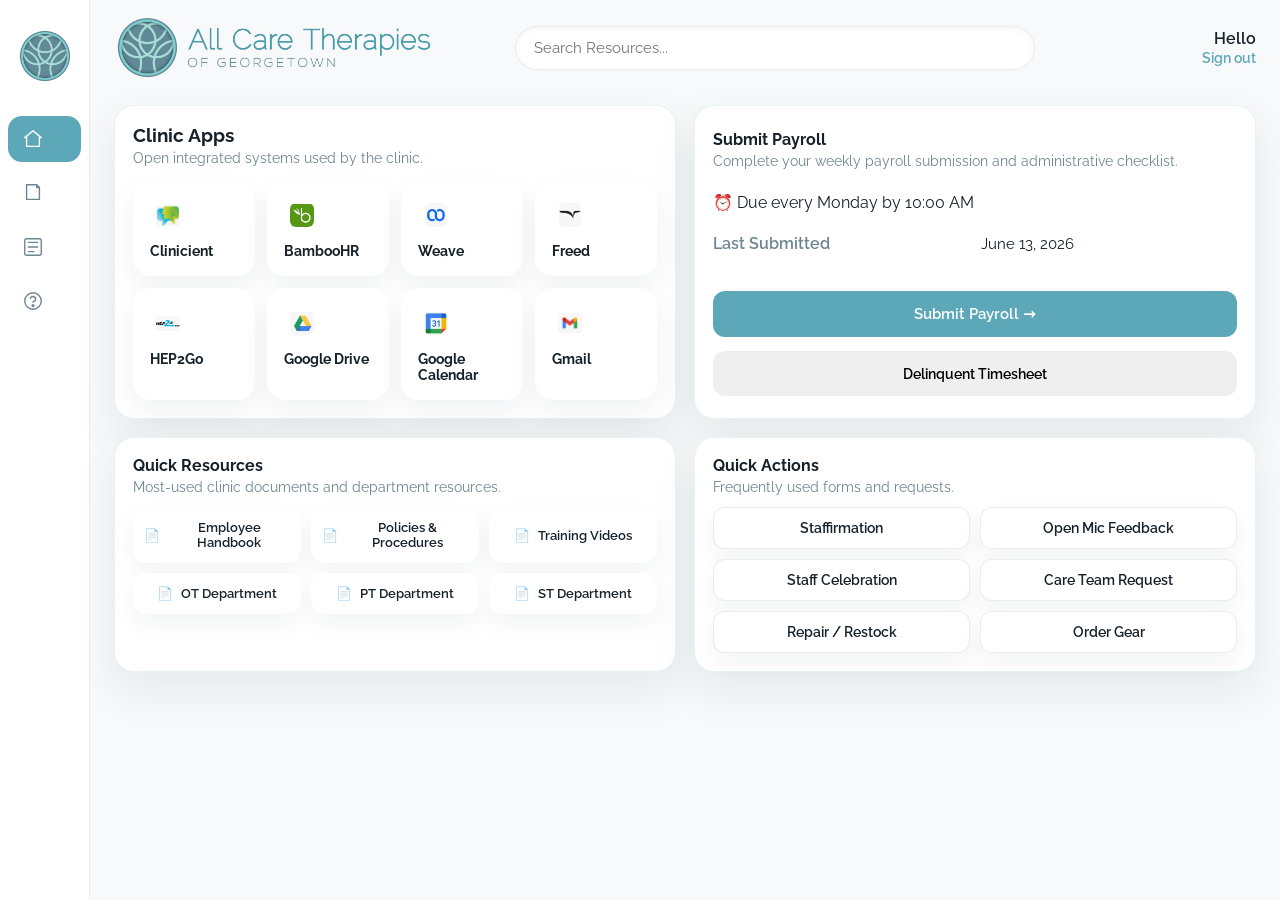
==== commit 0e32042b: "Rename Quick Actions section" ====
--- a/index.html
+++ b/index.html
@@ -128,7 +128,7 @@
         <div class="panel panel-resources">
           <div class="panel-heading">
             <div>
-              <h3>Staff Quick Actions</h3>
+              <h3>Quick Actions</h3>
               <p class="muted">Frequently used forms and requests.</p>
             </div>
           </div>
